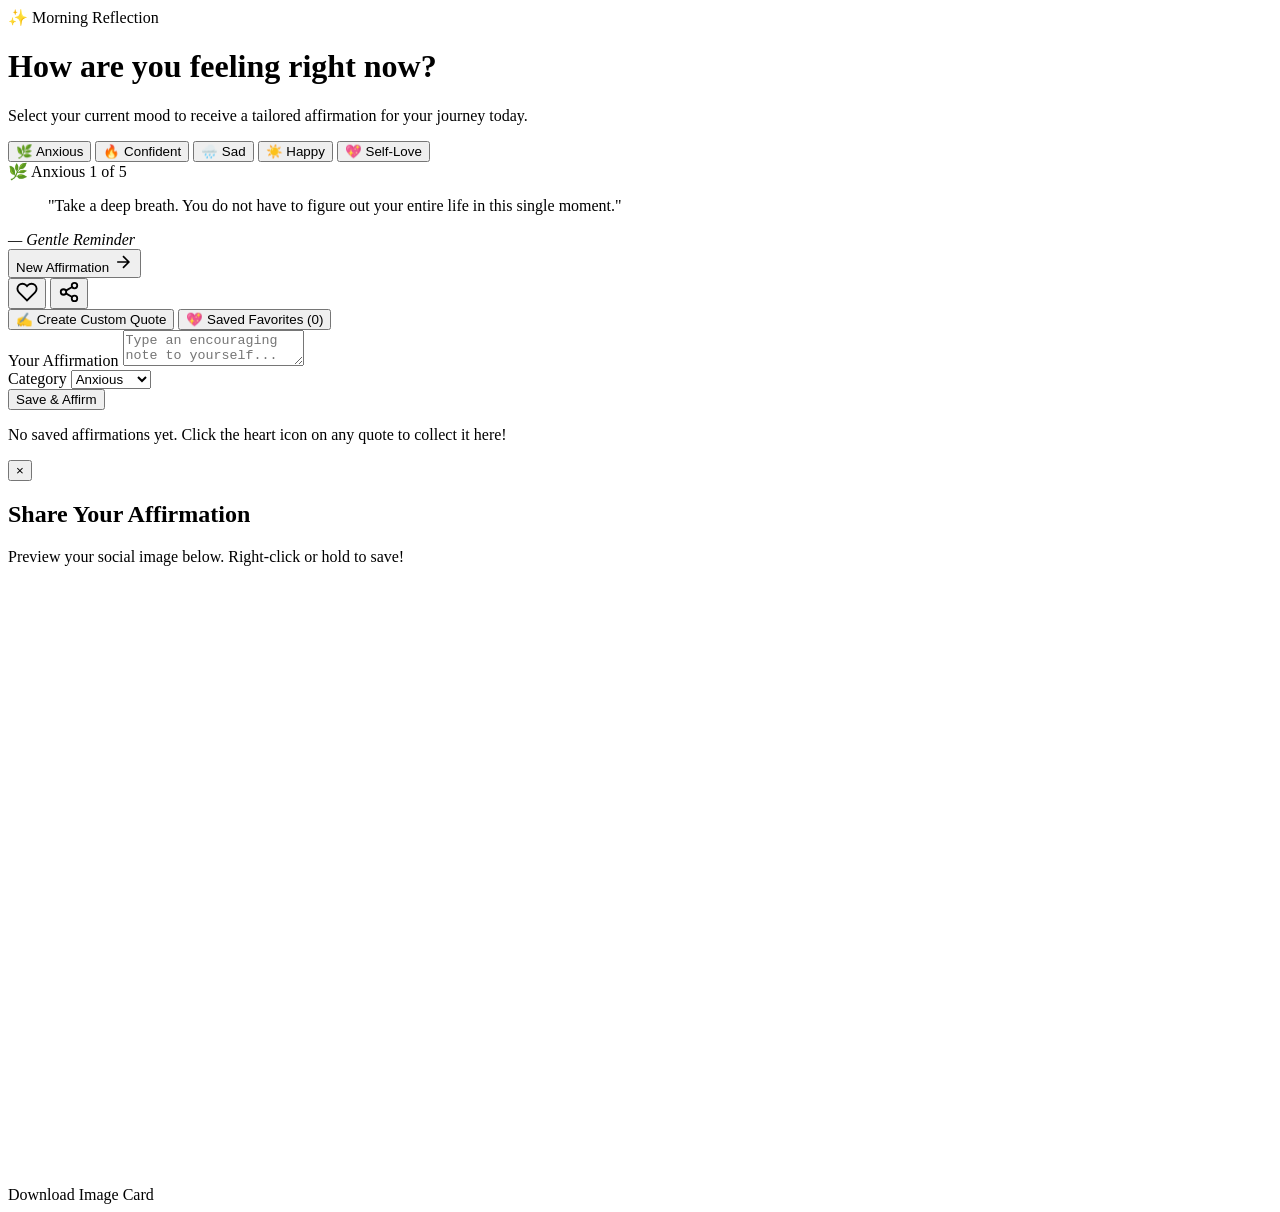
==== index.html @ 7bdd90dd "Rename daily_affirmations_app (2).html to index.html" ====
<!DOCTYPE html>
<html lang="en">
<head>
  <meta charset="UTF-8" />
  <meta name="viewport" content="width=device-width, initial-scale=1.0" />
  <title>SereneMind - Daily Mood Affirmations</title>
  <link rel="stylesheet" href="style.css" />
  <link rel="preconnect" href="https://fonts.googleapis.com">
  <link rel="preconnect" href="https://fonts.gstatic.com" crossorigin>
  <link href="https://fonts.googleapis.com/css2?family=Plus+Jakarta+Sans:wght@300;400;500;600;700&display=swap" rel="stylesheet">
</head>
<body>

  <!-- Background Dynamic Overlay -->
  <div id="bg-overlay" class="bg-overlay"></div>

  <!-- Main Container -->
  <div class="app-container">
    
    <header class="app-header">
      <div class="time-badge" id="time-badge">✨ Morning Reflection</div>
      <h1 class="greeting-title" id="greeting-title">How are you feeling right now?</h1>
      <p class="greeting-subtitle">Select your current mood to receive a tailored affirmation for your journey today.</p>
    </header>

    <section class="mood-selector" aria-label="Mood Selector">
      <button class="mood-btn active" data-mood="anxious">
        <span class="mood-icon">🌿</span>
        <span class="mood-label">Anxious</span>
      </button>
      <button class="mood-btn" data-mood="confident">
        <span class="mood-icon">🔥</span>
        <span class="mood-label">Confident</span>
      </button>
      <button class="mood-btn" data-mood="sad">
        <span class="mood-icon">🌧️</span>
        <span class="mood-label">Sad</span>
      </button>
      <button class="mood-btn" data-mood="happy">
        <span class="mood-icon">☀️</span>
        <span class="mood-label">Happy</span>
      </button>
      <button class="mood-btn" data-mood="self-love">
        <span class="mood-icon">💖</span>
        <span class="mood-label">Self-Love</span>
      </button>
    </section>

    <main class="affirmation-card" id="affirmation-card">
      <div class="card-glass-bg"></div>
      
      <div class="card-header">
        <span class="mood-tag" id="current-mood-tag">🌿 Anxious</span>
        <span class="cycle-counter" id="cycle-counter">1 of 5</span>
      </div>

      <div class="quote-wrapper">
        <blockquote id="quote-text">"Take a deep breath. You do not have to figure out your entire life in this single moment."</blockquote>
        <cite id="quote-author">— Gentle Reminder</cite>
      </div>

      <div class="card-actions">
        <button id="next-btn" class="action-btn primary" title="Get Next Affirmation">
          <span>New Affirmation</span>
          <svg width="20" height="20" viewBox="0 0 24 24" fill="none" stroke="currentColor" stroke-width="2"><path d="M5 12h14M12 5l7 7-7 7"/></svg>
        </button>

        <div class="icon-group">
          <button id="favorite-btn" class="action-btn icon-only" title="Save to Favorites">
            <svg id="heart-icon" width="22" height="22" viewBox="0 0 24 24" fill="none" stroke="currentColor" stroke-width="2"><path d="M20.84 4.61a5.5 5.5 0 0 0-7.78 0L12 5.67l-1.06-1.06a5.5 5.5 0 0 0-7.78 7.78l1.06 1.06L12 21.23l7.78-7.78 1.06-1.06a5.5 5.5 0 0 0 0-7.78z"/></svg>
          </button>

          <button id="share-btn" class="action-btn icon-only" title="Generate Shareable Card">
            <svg width="22" height="22" viewBox="0 0 24 24" fill="none" stroke="currentColor" stroke-width="2"><circle cx="18" cy="5" r="3"/><circle cx="6" cy="12" r="3"/><circle cx="18" cy="19" r="3"/><line x1="8.59" y1="13.51" x2="15.42" y2="17.49"/><line x1="15.41" y1="6.51" x2="8.59" y2="10.49"/></svg>
          </button>
        </div>
      </div>
    </main>

    <section class="tools-section">
      <div class="tabs">
        <button class="tab-btn active" data-tab="create-tab">✍️ Create Custom Quote</button>
        <button class="tab-btn" data-tab="favorites-tab">💖 Saved Favorites (<span id="fav-count">0</span>)</button>
      </div>

      <!-- Tab Content: Custom Creator -->
      <div id="create-tab" class="tab-content active">
        <form id="custom-quote-form" class="custom-form">
          <div class="form-group">
            <label for="custom-text">Your Affirmation</label>
            <textarea id="custom-text" placeholder="Type an encouraging note to yourself..." required></textarea>
          </div>
          <div class="form-row">
            <div class="form-group">
              <label for="custom-mood">Category</label>
              <select id="custom-mood">
                <option value="anxious">Anxious</option>
                <option value="confident">Confident</option>
                <option value="sad">Sad</option>
                <option value="happy">Happy</option>
                <option value="self-love">Self-Love</option>
              </select>
            </div>
            <button type="submit" class="action-btn secondary">Save & Affirm</button>
          </div>
        </form>
      </div>

      <!-- Tab Content: Favorites -->
      <div id="favorites-tab" class="tab-content">
        <div id="favorites-list" class="favorites-list">
          <p class="empty-state">No saved affirmations yet. Click the heart icon on any quote to collect it here!</p>
        </div>
      </div>
    </section>

  </div>

  <div id="share-modal" class="modal">
    <div class="modal-content">
      <button id="close-modal" class="close-btn">&times;</button>
      <h2>Share Your Affirmation</h2>
      <p class="modal-sub">Preview your social image below. Right-click or hold to save!</p>
      <div class="canvas-wrapper">
        <canvas id="share-canvas" width="600" height="600"></canvas>
      </div>
      <a id="download-card-btn" class="action-btn primary full-width" download="affirmation.png">Download Image Card</a>
    </div>
  </div>

  <script src="script.js"></script>
</body>
</html>
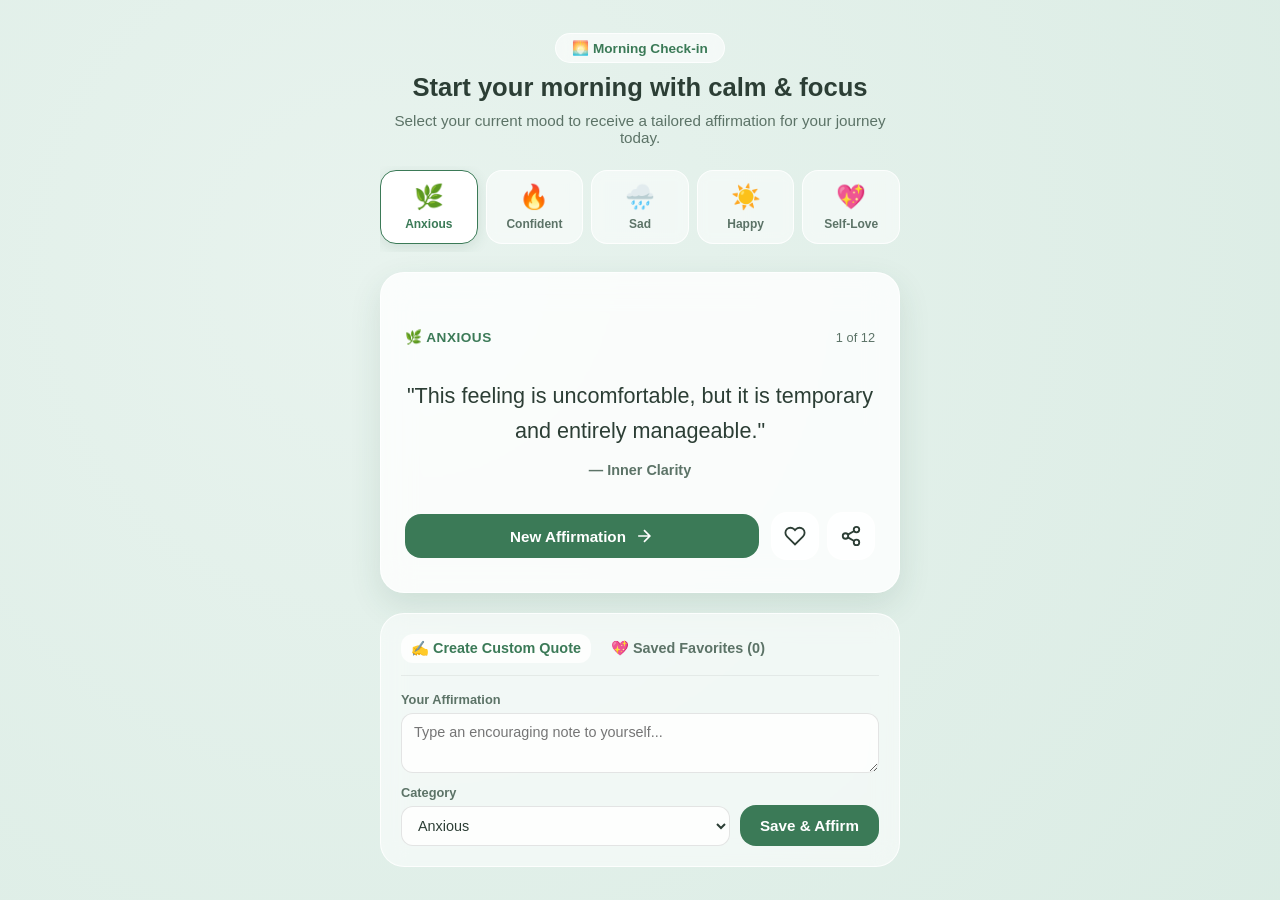
==== commit 75c96f86: "Update background overlay comment and add image layer" ====
--- a/index.html
+++ b/index.html
@@ -11,7 +11,8 @@
 </head>
 <body>
 
-  <!-- Background Dynamic Overlay -->
+  <!-- Background Dynamic Image and Overlay Layer -->
+  <div id="bg-image-layer" class="bg-image-layer"></div>
   <div id="bg-overlay" class="bg-overlay"></div>
 
   <!-- Main Container -->
--- a/style.css
+++ b/style.css
@@ -0,0 +1,479 @@
+/* STREAMING_CHUNK:CSS Variables & Theme Definitions... */
+:root {
+  --font-family: 'Plus Jakarta Sans', -apple-system, BlinkMacSystemFont, sans-serif;
+  
+  /* Palette Defaults (Anxious / Calming Sage) */
+  --bg-gradient-start: #e8f3ee;
+  --bg-gradient-end: #d1e7dd;
+  --primary-accent: #3b7a57;
+  --primary-accent-hover: #2d5e43;
+  --card-bg: rgba(255, 255, 255, 0.75);
+  --text-main: #2c3e35;
+  --text-muted: #5c7367;
+  --shadow-color: rgba(45, 94, 67, 0.12);
+  --border-glass: rgba(255, 255, 255, 0.8);
+
+  --radius-lg: 24px;
+  --radius-md: 16px;
+  --radius-sm: 12px;
+  --transition: all 0.3s cubic-bezier(0.25, 0.8, 0.25, 1);
+}
+
+/* STREAMING_CHUNK:Global Styles & Reset... */
+* {
+  box-sizing: border-box;
+  margin: 0;
+  padding: 0;
+}
+
+body {
+  font-family: var(--font-family);
+  min-height: 100vh;
+  color: var(--text-main);
+  background-color: var(--bg-gradient-start);
+  display: flex;
+  justify-content: center;
+  align-items: center;
+  padding: 20px 16px;
+  position: relative;
+  overflow-x: hidden;
+}
+
+/* Animated Dynamic Background Layer */
+.bg-overlay {
+  position: fixed;
+  top: 0;
+  left: 0;
+  width: 100vw;
+  height: 100vh;
+  background: radial-gradient(circle at 20% 20%, var(--bg-gradient-start), var(--bg-gradient-end));
+  background-size: 150% 150%;
+  z-index: -1;
+  transition: background 0.8s ease-in-out;
+}
+
+/* STREAMING_CHUNK:Layout Container & Header... */
+.app-container {
+  width: 100%;
+  max-width: 520px;
+  display: flex;
+  flex-direction: column;
+  gap: 20px;
+}
+
+.app-header {
+  text-align: center;
+  display: flex;
+  flex-direction: column;
+  align-items: center;
+  gap: 8px;
+}
+
+.time-badge {
+  display: inline-block;
+  padding: 6px 16px;
+  background: rgba(255, 255, 255, 0.6);
+  backdrop-filter: blur(8px);
+  border: 1px solid var(--border-glass);
+  border-radius: 20px;
+  font-size: 0.85rem;
+  font-weight: 600;
+  color: var(--primary-accent);
+}
+
+.greeting-title {
+  font-size: 1.6rem;
+  font-weight: 700;
+  color: var(--text-main);
+  line-height: 1.3;
+}
+
+.greeting-subtitle {
+  font-size: 0.95rem;
+  color: var(--text-muted);
+}
+
+/* STREAMING_CHUNK:Mood Selector Bar... */
+.mood-selector {
+  display: flex;
+  justify-content: space-between;
+  gap: 8px;
+  overflow-x: auto;
+  padding: 4px 0 8px 0;
+  scrollbar-width: none; /* Firefox */
+}
+
+.mood-selector::-webkit-scrollbar {
+  display: none; /* Chrome/Safari */
+}
+
+.mood-btn {
+  flex: 1;
+  min-width: 72px;
+  display: flex;
+  flex-direction: column;
+  align-items: center;
+  gap: 6px;
+  padding: 12px 8px;
+  background: rgba(255, 255, 255, 0.5);
+  backdrop-filter: blur(6px);
+  border: 1px solid var(--border-glass);
+  border-radius: var(--radius-md);
+  cursor: pointer;
+  transition: var(--transition);
+}
+
+.mood-btn .mood-icon {
+  font-size: 1.5rem;
+}
+
+.mood-btn .mood-label {
+  font-size: 0.75rem;
+  font-weight: 600;
+  color: var(--text-muted);
+}
+
+.mood-btn:hover {
+  transform: translateY(-2px);
+  background: rgba(255, 255, 255, 0.8);
+}
+
+.mood-btn.active {
+  background: #ffffff;
+  border-color: var(--primary-accent);
+  box-shadow: 0 4px 14px var(--shadow-color);
+}
+
+.mood-btn.active .mood-label {
+  color: var(--primary-accent);
+}
+
+/* STREAMING_CHUNK:Affirmation Card Styling... */
+.affirmation-card {
+  position: relative;
+  background: var(--card-bg);
+  backdrop-filter: blur(16px);
+  border: 1px solid var(--border-glass);
+  border-radius: var(--radius-lg);
+  padding: 32px 24px;
+  box-shadow: 0 12px 32px var(--shadow-color);
+  display: flex;
+  flex-direction: column;
+  gap: 24px;
+  min-height: 280px;
+  justify-content: space-between;
+  transition: var(--transition);
+}
+
+.card-header {
+  display: flex;
+  justify-content: space-between;
+  align-items: center;
+}
+
+.mood-tag {
+  font-size: 0.85rem;
+  font-weight: 700;
+  text-transform: uppercase;
+  letter-spacing: 0.5px;
+  color: var(--primary-accent);
+}
+
+.cycle-counter {
+  font-size: 0.8rem;
+  color: var(--text-muted);
+  font-weight: 500;
+}
+
+.quote-wrapper {
+  text-align: center;
+  padding: 10px 0;
+}
+
+#quote-text {
+  font-size: 1.35rem;
+  font-weight: 500;
+  line-height: 1.6;
+  color: var(--text-main);
+  transition: opacity 0.3s ease;
+}
+
+#quote-author {
+  display: block;
+  margin-top: 14px;
+  font-size: 0.9rem;
+  font-style: normal;
+  color: var(--text-muted);
+  font-weight: 600;
+}
+
+/* Action Buttons inside Card */
+.card-actions {
+  display: flex;
+  justify-content: space-between;
+  align-items: center;
+  gap: 12px;
+}
+
+.icon-group {
+  display: flex;
+  gap: 8px;
+}
+
+.action-btn {
+  display: inline-flex;
+  align-items: center;
+  justify-content: center;
+  gap: 8px;
+  border: none;
+  border-radius: var(--radius-md);
+  padding: 12px 20px;
+  font-family: var(--font-family);
+  font-size: 0.95rem;
+  font-weight: 600;
+  cursor: pointer;
+  transition: var(--transition);
+}
+
+.action-btn.primary {
+  background: var(--primary-accent);
+  color: #ffffff;
+  flex: 1;
+}
+
+.action-btn.primary:hover {
+  background: var(--primary-accent-hover);
+  transform: translateY(-1px);
+}
+
+.action-btn.secondary {
+  background: var(--primary-accent);
+  color: #ffffff;
+}
+
+.action-btn.icon-only {
+  padding: 12px;
+  background: rgba(255, 255, 255, 0.8);
+  color: var(--text-main);
+  border: 1px solid var(--border-glass);
+}
+
+.action-btn.icon-only:hover {
+  background: #ffffff;
+  color: var(--primary-accent);
+}
+
+.action-btn.icon-only.favorited #heart-icon {
+  fill: #e74c3c;
+  stroke: #e74c3c;
+}
+
+/* STREAMING_CHUNK:Tools Section & Custom Tabs... */
+.tools-section {
+  background: rgba(255, 255, 255, 0.55);
+  backdrop-filter: blur(12px);
+  border: 1px solid var(--border-glass);
+  border-radius: var(--radius-lg);
+  padding: 20px;
+}
+
+.tabs {
+  display: flex;
+  gap: 10px;
+  border-bottom: 1px solid rgba(0, 0, 0, 0.06);
+  padding-bottom: 12px;
+  margin-bottom: 16px;
+}
+
+.tab-btn {
+  background: none;
+  border: none;
+  font-family: var(--font-family);
+  font-size: 0.9rem;
+  font-weight: 600;
+  color: var(--text-muted);
+  cursor: pointer;
+  padding: 6px 10px;
+  border-radius: var(--radius-sm);
+  transition: var(--transition);
+}
+
+.tab-btn.active {
+  color: var(--primary-accent);
+  background: rgba(255, 255, 255, 0.8);
+}
+
+.tab-content {
+  display: none;
+}
+
+.tab-content.active {
+  display: block;
+}
+
+/* Custom Form Styles */
+.custom-form {
+  display: flex;
+  flex-direction: column;
+  gap: 12px;
+}
+
+.form-group {
+  display: flex;
+  flex-direction: column;
+  gap: 6px;
+  flex: 1;
+}
+
+.form-group label {
+  font-size: 0.8rem;
+  font-weight: 600;
+  color: var(--text-muted);
+}
+
+textarea, select {
+  width: 100%;
+  font-family: var(--font-family);
+  padding: 10px 12px;
+  border-radius: var(--radius-sm);
+  border: 1px solid rgba(0, 0, 0, 0.1);
+  background: rgba(255, 255, 255, 0.8);
+  font-size: 0.9rem;
+  color: var(--text-main);
+  outline: none;
+}
+
+textarea {
+  resize: vertical;
+  min-height: 60px;
+}
+
+textarea:focus, select:focus {
+  border-color: var(--primary-accent);
+}
+
+.form-row {
+  display: flex;
+  gap: 10px;
+  align-items: flex-end;
+}
+
+/* Favorites List Styles */
+.favorites-list {
+  display: flex;
+  flex-direction: column;
+  gap: 10px;
+  max-height: 220px;
+  overflow-y: auto;
+}
+
+.empty-state {
+  font-size: 0.85rem;
+  color: var(--text-muted);
+  text-align: center;
+  padding: 20px 10px;
+}
+
+.fav-item {
+  background: #ffffff;
+  padding: 12px 14px;
+  border-radius: var(--radius-sm);
+  border: 1px solid rgba(0,0,0,0.05);
+  display: flex;
+  justify-content: space-between;
+  align-items: center;
+  gap: 10px;
+}
+
+.fav-item-text {
+  font-size: 0.88rem;
+  color: var(--text-main);
+  line-height: 1.4;
+}
+
+.delete-fav {
+  background: none;
+  border: none;
+  color: #e74c3c;
+  cursor: pointer;
+  font-size: 1.1rem;
+}
+
+/* STREAMING_CHUNK:Modal Window Styling... */
+.modal {
+  display: none;
+  position: fixed;
+  top: 0;
+  left: 0;
+  width: 100vw;
+  height: 100vh;
+  background: rgba(0, 0, 0, 0.4);
+  backdrop-filter: blur(4px);
+  z-index: 100;
+  justify-content: center;
+  align-items: center;
+  padding: 16px;
+}
+
+.modal.active {
+  display: flex;
+}
+
+.modal-content {
+  background: #ffffff;
+  padding: 24px;
+  border-radius: var(--radius-lg);
+  max-width: 420px;
+  width: 100%;
+  position: relative;
+  text-align: center;
+  display: flex;
+  flex-direction: column;
+  gap: 14px;
+}
+
+.close-btn {
+  position: absolute;
+  top: 14px;
+  right: 18px;
+  background: none;
+  border: none;
+  font-size: 1.6rem;
+  cursor: pointer;
+  color: var(--text-muted);
+}
+
+.canvas-wrapper {
+  width: 100%;
+  border-radius: var(--radius-md);
+  overflow: hidden;
+  box-shadow: 0 4px 12px rgba(0,0,0,0.1);
+}
+
+#share-canvas {
+  width: 100%;
+  height: auto;
+  display: block;
+}
+
+.full-width {
+  width: 100%;
+  text-decoration: none;
+}
+
+/* STREAMING_CHUNK:Mobile Responsive Adjustments... */
+@media (max-width: 480px) {
+  .greeting-title {
+    font-size: 1.35rem;
+  }
+  .affirmation-card {
+    padding: 24px 18px;
+  }
+  #quote-text {
+    font-size: 1.15rem;
+  }
+  .form-row {
+    flex-direction: column;
+    align-items: stretch;
+  }
+}
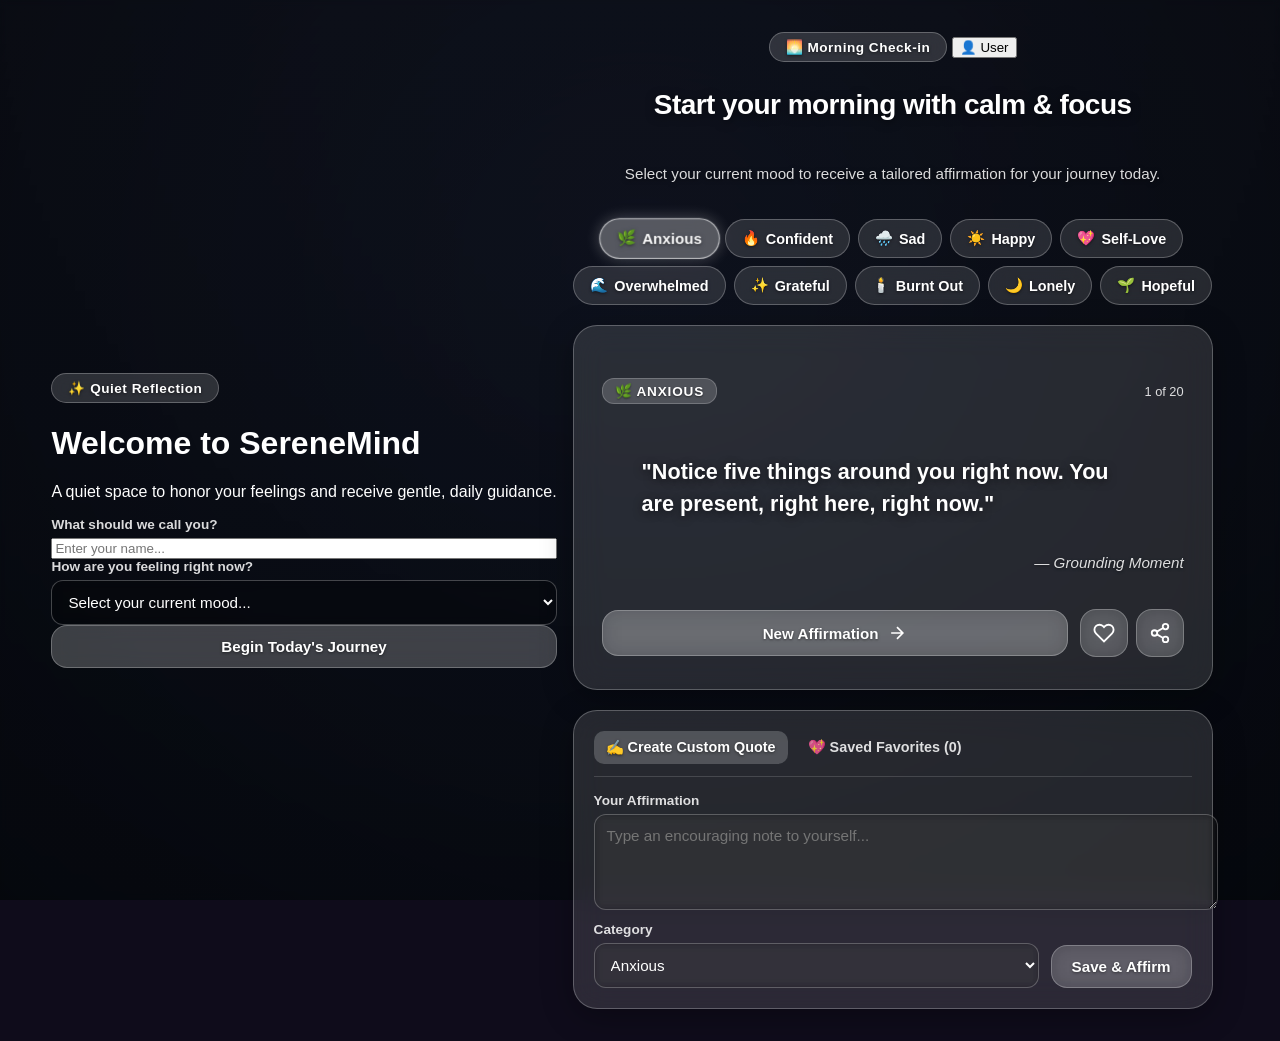
==== commit 807444cd: "Implement onboarding screen with user input form Added onboarding welcome screen with user input for" ====
--- a/index.html
+++ b/index.html
@@ -15,11 +15,49 @@
   <div id="bg-image-layer" class="bg-image-layer"></div>
   <div id="bg-overlay" class="bg-overlay"></div>
 
-  <!-- Main Container -->
-  <div class="app-container">
+  <!-- Onboarding / Welcome Screen -->
+  <div id="welcome-screen" class="welcome-screen">
+    <div class="welcome-card">
+      <div class="time-badge" id="welcome-time-badge">✨ Quiet Reflection</div>
+      <h1 class="welcome-title">Welcome to SereneMind</h1>
+      <p class="welcome-subtitle">A quiet space to honor your feelings and receive gentle, daily guidance.</p>
+      
+      <form id="welcome-form" class="welcome-form">
+        <div class="form-group text-left">
+          <label for="user-name-input">What should we call you?</label>
+          <input type="text" id="user-name-input" placeholder="Enter your name..." required />
+        </div>
+
+        <div class="form-group text-left">
+          <label for="welcome-mood-select">How are you feeling right now?</label>
+          <select id="welcome-mood-select" required>
+            <option value="" disabled selected>Select your current mood...</option>
+            <option value="anxious">🌿 Anxious</option>
+            <option value="confident">🔥 Confident</option>
+            <option value="sad">🌧️ Sad</option>
+            <option value="happy">☀️ Happy</option>
+            <option value="self-love">💖 Self-Love</option>
+            <option value="overwhelmed">🌊 Overwhelmed</option>
+            <option value="grateful">✨ Grateful</option>
+            <option value="burnt-out">🕯️ Burnt Out</option>
+            <option value="lonely">🌙 Lonely</option>
+            <option value="hopeful">🌱 Hopeful</option>
+          </select>
+        </div>
+
+        <button type="submit" class="action-btn primary full-width">Begin Today's Journey</button>
+      </form>
+    </div>
+  </div>
+
+  <!-- Main Container (Hidden until onboarded) -->
+  <div class="app-container hidden" id="app-container">
     
     <header class="app-header">
-      <div class="time-badge" id="time-badge">✨ Morning Reflection</div>
+      <div class="header-top-row">
+        <div class="time-badge" id="time-badge">✨ Morning Reflection</div>
+        <button id="change-user-btn" class="change-user-btn" title="Change Name or Profile">👤 <span id="user-display-name">User</span></button>
+      </div>
       <h1 class="greeting-title" id="greeting-title">How are you feeling right now?</h1>
       <p class="greeting-subtitle">Select your current mood to receive a tailored affirmation for your journey today.</p>
     </header>
@@ -44,6 +82,26 @@
       <button class="mood-btn" data-mood="self-love">
         <span class="mood-icon">💖</span>
         <span class="mood-label">Self-Love</span>
+      </button>
+      <button class="mood-btn" data-mood="overwhelmed">
+        <span class="mood-icon">🌊</span>
+        <span class="mood-label">Overwhelmed</span>
+      </button>
+      <button class="mood-btn" data-mood="grateful">
+        <span class="mood-icon">✨</span>
+        <span class="mood-label">Grateful</span>
+      </button>
+      <button class="mood-btn" data-mood="burnt-out">
+        <span class="mood-icon">🕯️</span>
+        <span class="mood-label">Burnt Out</span>
+      </button>
+      <button class="mood-btn" data-mood="lonely">
+        <span class="mood-icon">🌙</span>
+        <span class="mood-label">Lonely</span>
+      </button>
+      <button class="mood-btn" data-mood="hopeful">
+        <span class="mood-icon">🌱</span>
+        <span class="mood-label">Hopeful</span>
       </button>
     </section>
 
@@ -100,6 +158,11 @@
                 <option value="sad">Sad</option>
                 <option value="happy">Happy</option>
                 <option value="self-love">Self-Love</option>
+                <option value="overwhelmed">Overwhelmed</option>
+                <option value="grateful">Grateful</option>
+                <option value="burnt-out">Burnt Out</option>
+                <option value="lonely">Lonely</option>
+                <option value="hopeful">Hopeful</option>
               </select>
             </div>
             <button type="submit" class="action-btn secondary">Save & Affirm</button>
--- a/style.css
+++ b/style.css
@@ -1,479 +1,533 @@
-/* STREAMING_CHUNK:CSS Variables & Theme Definitions... */
+/* ==========================================================================
+THEME VARIABLES & BASE STYLES
+========================================================================== */
 :root {
-  --font-family: 'Plus Jakarta Sans', -apple-system, BlinkMacSystemFont, sans-serif;
-  
-  /* Palette Defaults (Anxious / Calming Sage) */
-  --bg-gradient-start: #e8f3ee;
-  --bg-gradient-end: #d1e7dd;
-  --primary-accent: #3b7a57;
-  --primary-accent-hover: #2d5e43;
-  --card-bg: rgba(255, 255, 255, 0.75);
-  --text-main: #2c3e35;
-  --text-muted: #5c7367;
-  --shadow-color: rgba(45, 94, 67, 0.12);
-  --border-glass: rgba(255, 255, 255, 0.8);
-
-  --radius-lg: 24px;
-  --radius-md: 16px;
-  --radius-sm: 12px;
-  --transition: all 0.3s cubic-bezier(0.25, 0.8, 0.25, 1);
-}
-
-/* STREAMING_CHUNK:Global Styles & Reset... */
-* {
-  box-sizing: border-box;
-  margin: 0;
-  padding: 0;
+--bg-gradient-start: rgba(30, 20, 50, 0.4);
+--bg-gradient-end: rgba(10, 10, 25, 0.6);
+--primary-accent: #ff9e7d;
+--primary-accent-hover: #ff855e;
+--card-bg: rgba(255, 255, 255, 0.12);
+--glass-border: rgba(255, 255, 255, 0.25);
+--glass-shadow: 0 8px 32px 0 rgba(0, 0, 0, 0.3);
+--text-main: #ffffff;
+--text-muted: rgba(255, 255, 255, 0.85);
+}
+
+{
+box-sizing: border-box;
+margin: 0;
+padding: 0;
 }
 
 body {
-  font-family: var(--font-family);
-  min-height: 100vh;
-  color: var(--text-main);
-  background-color: var(--bg-gradient-start);
-  display: flex;
-  justify-content: center;
-  align-items: center;
-  padding: 20px 16px;
-  position: relative;
-  overflow-x: hidden;
-}
-
-/* Animated Dynamic Background Layer */
+font-family: 'Plus Jakarta Sans', -apple-system, BlinkMacSystemFont, "Segoe UI", Roboto, sans-serif;
+color: var(--text-main);
+min-height: 100vh;
+display: flex;
+justify-content: center;
+align-items: center;
+overflow-x: hidden;
+position: relative;
+background-color: #0f0c1b;
+}
+
+/* Background Layers for Sunset/Sunrise Photography */
+.bg-image-layer {
+position: fixed;
+top: 0;
+left: 0;
+width: 100vw;
+height: 100vh;
+background-position: center;
+background-size: cover;
+background-repeat: no-repeat;
+z-index: -3;
+transition: background-image 1.2s ease-in-out;
+filter: brightness(0.9) saturate(1.1);
+transform: scale(1.02);
+}
+
 .bg-overlay {
-  position: fixed;
-  top: 0;
-  left: 0;
-  width: 100vw;
-  height: 100vh;
-  background: radial-gradient(circle at 20% 20%, var(--bg-gradient-start), var(--bg-gradient-end));
-  background-size: 150% 150%;
-  z-index: -1;
-  transition: background 0.8s ease-in-out;
-}
-
-/* STREAMING_CHUNK:Layout Container & Header... */
+position: fixed;
+top: 0;
+left: 0;
+width: 100vw;
+height: 100vh;
+background: radial-gradient(circle at 50% 30%, rgba(0, 0, 0, 0.1) 0%, rgba(0, 0, 0, 0.55) 100%),
+linear-gradient(180deg, var(--bg-gradient-start) 0%, var(--bg-gradient-end) 100%);
+z-index: -2;
+transition: background 1.2s ease-in-out;
+backdrop-filter: blur(3px);
+-webkit-backdrop-filter: blur(3px);
+}
+
+/* Main Container Layout */
 .app-container {
-  width: 100%;
-  max-width: 520px;
-  display: flex;
-  flex-direction: column;
-  gap: 20px;
-}
-
+width: 100%;
+max-width: 640px;
+padding: 24px 16px;
+display: flex;
+flex-direction: column;
+gap: 20px;
+z-index: 1;
+}
+
+/* Header Section */
 .app-header {
-  text-align: center;
-  display: flex;
-  flex-direction: column;
-  align-items: center;
-  gap: 8px;
+text-align: center;
+display: flex;
+flex-direction: column;
+align-items: center;
+gap: 8px;
 }
 
 .time-badge {
-  display: inline-block;
-  padding: 6px 16px;
-  background: rgba(255, 255, 255, 0.6);
-  backdrop-filter: blur(8px);
-  border: 1px solid var(--border-glass);
-  border-radius: 20px;
-  font-size: 0.85rem;
-  font-weight: 600;
-  color: var(--primary-accent);
+display: inline-flex;
+align-items: center;
+padding: 6px 16px;
+background: rgba(255, 255, 255, 0.15);
+border: 1px solid var(--glass-border);
+border-radius: 20px;
+font-size: 0.85rem;
+font-weight: 600;
+letter-spacing: 0.5px;
+backdrop-filter: blur(10px);
+-webkit-backdrop-filter: blur(10px);
+text-shadow: 0 1px 3px rgba(0, 0, 0, 0.5);
+color: #ffffff;
 }
 
 .greeting-title {
-  font-size: 1.6rem;
-  font-weight: 700;
-  color: var(--text-main);
-  line-height: 1.3;
+font-size: 1.75rem;
+font-weight: 700;
+text-shadow: 0 2px 10px rgba(0, 0, 0, 0.6);
+letter-spacing: -0.02em;
+color: #ffffff;
 }
 
 .greeting-subtitle {
-  font-size: 0.95rem;
-  color: var(--text-muted);
-}
-
-/* STREAMING_CHUNK:Mood Selector Bar... */
+font-size: 0.95rem;
+color: var(--text-muted);
+max-width: 85%;
+line-height: 1.4;
+text-shadow: 0 1px 4px rgba(0, 0, 0, 0.6);
+}
+
+/* Mood Selector Row */
 .mood-selector {
-  display: flex;
-  justify-content: space-between;
-  gap: 8px;
-  overflow-x: auto;
-  padding: 4px 0 8px 0;
-  scrollbar-width: none; /* Firefox */
-}
-
-.mood-selector::-webkit-scrollbar {
-  display: none; /* Chrome/Safari */
+display: flex;
+justify-content: center;
+gap: 8px;
+flex-wrap: wrap;
 }
 
 .mood-btn {
-  flex: 1;
-  min-width: 72px;
-  display: flex;
-  flex-direction: column;
-  align-items: center;
-  gap: 6px;
-  padding: 12px 8px;
-  background: rgba(255, 255, 255, 0.5);
-  backdrop-filter: blur(6px);
-  border: 1px solid var(--border-glass);
-  border-radius: var(--radius-md);
-  cursor: pointer;
-  transition: var(--transition);
-}
-
-.mood-btn .mood-icon {
-  font-size: 1.5rem;
-}
-
-.mood-btn .mood-label {
-  font-size: 0.75rem;
-  font-weight: 600;
-  color: var(--text-muted);
+display: flex;
+align-items: center;
+gap: 6px;
+padding: 10px 16px;
+background: rgba(255, 255, 255, 0.12);
+border: 1px solid var(--glass-border);
+border-radius: 30px;
+color: #ffffff;
+font-weight: 600;
+font-size: 0.9rem;
+cursor: pointer;
+backdrop-filter: blur(12px);
+-webkit-backdrop-filter: blur(12px);
+transition: all 0.25s cubic-bezier(0.4, 0, 0.2, 1);
+text-shadow: 0 1px 3px rgba(0, 0, 0, 0.5);
 }
 
 .mood-btn:hover {
-  transform: translateY(-2px);
-  background: rgba(255, 255, 255, 0.8);
+background: rgba(255, 255, 255, 0.25);
+transform: translateY(-2px);
+box-shadow: 0 4px 15px rgba(0, 0, 0, 0.2);
 }
 
 .mood-btn.active {
-  background: #ffffff;
-  border-color: var(--primary-accent);
-  box-shadow: 0 4px 14px var(--shadow-color);
-}
-
-.mood-btn.active .mood-label {
-  color: var(--primary-accent);
-}
-
-/* STREAMING_CHUNK:Affirmation Card Styling... */
+background: rgba(255, 255, 255, 0.3);
+border-color: rgba(255, 255, 255, 0.7);
+box-shadow: 0 0 15px rgba(255, 255, 255, 0.25);
+transform: scale(1.05);
+}
+
+/* Affirmation Main Glass Card */
 .affirmation-card {
-  position: relative;
-  background: var(--card-bg);
-  backdrop-filter: blur(16px);
-  border: 1px solid var(--border-glass);
-  border-radius: var(--radius-lg);
-  padding: 32px 24px;
-  box-shadow: 0 12px 32px var(--shadow-color);
-  display: flex;
-  flex-direction: column;
-  gap: 24px;
-  min-height: 280px;
-  justify-content: space-between;
-  transition: var(--transition);
+position: relative;
+border-radius: 24px;
+padding: 32px 28px;
+background: var(--card-bg);
+border: 1px solid var(--glass-border);
+box-shadow: var(--glass-shadow);
+backdrop-filter: blur(16px);
+-webkit-backdrop-filter: blur(16px);
+display: flex;
+flex-direction: column;
+gap: 20px;
+overflow: hidden;
 }
 
 .card-header {
-  display: flex;
-  justify-content: space-between;
-  align-items: center;
+display: flex;
+justify-content: space-between;
+align-items: center;
 }
 
 .mood-tag {
-  font-size: 0.85rem;
-  font-weight: 700;
-  text-transform: uppercase;
-  letter-spacing: 0.5px;
-  color: var(--primary-accent);
+font-size: 0.85rem;
+font-weight: 700;
+text-transform: uppercase;
+letter-spacing: 0.8px;
+background: rgba(255, 255, 255, 0.18);
+padding: 4px 12px;
+border-radius: 12px;
+border: 1px solid rgba(255, 255, 255, 0.2);
+text-shadow: 0 1px 2px rgba(0, 0, 0, 0.5);
 }
 
 .cycle-counter {
-  font-size: 0.8rem;
-  color: var(--text-muted);
-  font-weight: 500;
+font-size: 0.8rem;
+font-weight: 500;
+color: var(--text-muted);
 }
 
 .quote-wrapper {
-  text-align: center;
-  padding: 10px 0;
+display: flex;
+flex-direction: column;
+gap: 12px;
+padding: 10px 0;
 }
 
 #quote-text {
-  font-size: 1.35rem;
-  font-weight: 500;
-  line-height: 1.6;
-  color: var(--text-main);
-  transition: opacity 0.3s ease;
+font-size: 1.35rem;
+line-height: 1.5;
+font-weight: 600;
+transition: opacity 0.2s ease-in-out;
+text-shadow: 0 2px 8px rgba(0, 0, 0, 0.5);
 }
 
 #quote-author {
-  display: block;
-  margin-top: 14px;
-  font-size: 0.9rem;
-  font-style: normal;
-  color: var(--text-muted);
-  font-weight: 600;
-}
-
-/* Action Buttons inside Card */
+font-style: italic;
+font-size: 0.95rem;
+color: var(--text-muted);
+text-align: right;
+text-shadow: 0 1px 3px rgba(0, 0, 0, 0.5);
+}
+
+/* Card Action Buttons */
 .card-actions {
-  display: flex;
-  justify-content: space-between;
-  align-items: center;
-  gap: 12px;
+display: flex;
+justify-content: space-between;
+align-items: center;
+gap: 12px;
+padding-top: 8px;
+}
+
+.action-btn {
+display: inline-flex;
+align-items: center;
+justify-content: center;
+gap: 8px;
+padding: 12px 20px;
+border-radius: 16px;
+font-weight: 600;
+font-size: 0.95rem;
+cursor: pointer;
+border: 1px solid var(--glass-border);
+transition: all 0.2s ease;
+backdrop-filter: blur(10px);
+-webkit-backdrop-filter: blur(10px);
+color: #ffffff;
+text-shadow: 0 1px 3px rgba(0, 0, 0, 0.5);
+}
+
+.action-btn.primary {
+background: rgba(255, 255, 255, 0.22);
+flex: 1;
+}
+
+.action-btn.primary:hover {
+background: rgba(255, 255, 255, 0.35);
+transform: translateY(-1px);
+}
+
+.action-btn.secondary {
+background: rgba(255, 255, 255, 0.15);
+}
+
+.action-btn.secondary:hover {
+background: rgba(255, 255, 255, 0.28);
 }
 
 .icon-group {
-  display: flex;
-  gap: 8px;
-}
-
-.action-btn {
-  display: inline-flex;
-  align-items: center;
-  justify-content: center;
-  gap: 8px;
-  border: none;
-  border-radius: var(--radius-md);
-  padding: 12px 20px;
-  font-family: var(--font-family);
-  font-size: 0.95rem;
-  font-weight: 600;
-  cursor: pointer;
-  transition: var(--transition);
-}
-
-.action-btn.primary {
-  background: var(--primary-accent);
-  color: #ffffff;
-  flex: 1;
-}
-
-.action-btn.primary:hover {
-  background: var(--primary-accent-hover);
-  transform: translateY(-1px);
-}
-
-.action-btn.secondary {
-  background: var(--primary-accent);
-  color: #ffffff;
+display: flex;
+gap: 8px;
 }
 
 .action-btn.icon-only {
-  padding: 12px;
-  background: rgba(255, 255, 255, 0.8);
-  color: var(--text-main);
-  border: 1px solid var(--border-glass);
+padding: 12px;
+background: rgba(255, 255, 255, 0.15);
+border-radius: 16px;
 }
 
 .action-btn.icon-only:hover {
-  background: #ffffff;
-  color: var(--primary-accent);
-}
-
-.action-btn.icon-only.favorited #heart-icon {
-  fill: #e74c3c;
-  stroke: #e74c3c;
-}
-
-/* STREAMING_CHUNK:Tools Section & Custom Tabs... */
+background: rgba(255, 255, 255, 0.28);
+}
+
+.action-btn.icon-only.favorited {
+background: rgba(255, 80, 110, 0.4);
+border-color: rgba(255, 120, 140, 0.6);
+color: #ff3366;
+}
+
+.action-btn.icon-only.favorited svg {
+fill: #ff3366;
+stroke: #ff3366;
+}
+
+/* Tools Tabs Section */
 .tools-section {
-  background: rgba(255, 255, 255, 0.55);
-  backdrop-filter: blur(12px);
-  border: 1px solid var(--border-glass);
-  border-radius: var(--radius-lg);
-  padding: 20px;
+background: var(--card-bg);
+border-radius: 24px;
+padding: 20px;
+border: 1px solid var(--glass-border);
+backdrop-filter: blur(16px);
+-webkit-backdrop-filter: blur(16px);
+box-shadow: var(--glass-shadow);
 }
 
 .tabs {
-  display: flex;
-  gap: 10px;
-  border-bottom: 1px solid rgba(0, 0, 0, 0.06);
-  padding-bottom: 12px;
-  margin-bottom: 16px;
+display: flex;
+gap: 8px;
+margin-bottom: 16px;
+border-bottom: 1px solid rgba(255, 255, 255, 0.15);
+padding-bottom: 12px;
 }
 
 .tab-btn {
-  background: none;
-  border: none;
-  font-family: var(--font-family);
-  font-size: 0.9rem;
-  font-weight: 600;
-  color: var(--text-muted);
-  cursor: pointer;
-  padding: 6px 10px;
-  border-radius: var(--radius-sm);
-  transition: var(--transition);
+background: transparent;
+border: none;
+color: var(--text-muted);
+font-size: 0.9rem;
+font-weight: 600;
+padding: 8px 12px;
+cursor: pointer;
+border-radius: 10px;
+transition: all 0.2s ease;
 }
 
 .tab-btn.active {
-  color: var(--primary-accent);
-  background: rgba(255, 255, 255, 0.8);
+background: rgba(255, 255, 255, 0.2);
+color: #ffffff;
+text-shadow: 0 1px 3px rgba(0, 0, 0, 0.5);
 }
 
 .tab-content {
-  display: none;
+display: none;
 }
 
 .tab-content.active {
-  display: block;
-}
-
-/* Custom Form Styles */
+display: block;
+}
+
+/* Custom Quote Form */
 .custom-form {
-  display: flex;
-  flex-direction: column;
-  gap: 12px;
+display: flex;
+flex-direction: column;
+gap: 12px;
 }
 
 .form-group {
-  display: flex;
-  flex-direction: column;
-  gap: 6px;
-  flex: 1;
+display: flex;
+flex-direction: column;
+gap: 6px;
 }
 
 .form-group label {
-  font-size: 0.8rem;
-  font-weight: 600;
-  color: var(--text-muted);
+font-size: 0.85rem;
+font-weight: 600;
+color: var(--text-muted);
 }
 
 textarea, select {
-  width: 100%;
-  font-family: var(--font-family);
-  padding: 10px 12px;
-  border-radius: var(--radius-sm);
-  border: 1px solid rgba(0, 0, 0, 0.1);
-  background: rgba(255, 255, 255, 0.8);
-  font-size: 0.9rem;
-  color: var(--text-main);
-  outline: none;
+width: 100%;
+padding: 12px;
+background: rgba(0, 0, 0, 0.25);
+border: 1px solid var(--glass-border);
+border-radius: 12px;
+color: #ffffff;
+font-family: inherit;
+font-size: 0.95rem;
+backdrop-filter: blur(5px);
+-webkit-backdrop-filter: blur(5px);
+}
+
+textarea:focus, select:focus {
+outline: none;
+border-color: rgba(255, 255, 255, 0.6);
+background: rgba(0, 0, 0, 0.35);
 }
 
 textarea {
-  resize: vertical;
-  min-height: 60px;
-}
-
-textarea:focus, select:focus {
-  border-color: var(--primary-accent);
+min-height: 70px;
+resize: vertical;
+}
+
+select option {
+background-color: #1e162e;
+color: #ffffff;
 }
 
 .form-row {
-  display: flex;
-  gap: 10px;
-  align-items: flex-end;
-}
-
-/* Favorites List Styles */
+display: flex;
+gap: 12px;
+align-items: flex-end;
+}
+
+.form-row .form-group {
+flex: 1;
+}
+
+/* Favorites List */
 .favorites-list {
-  display: flex;
-  flex-direction: column;
-  gap: 10px;
-  max-height: 220px;
-  overflow-y: auto;
+display: flex;
+flex-direction: column;
+gap: 10px;
+max-height: 220px;
+overflow-y: auto;
+}
+
+.fav-item {
+display: flex;
+justify-content: space-between;
+align-items: center;
+padding: 10px 14px;
+background: rgba(0, 0, 0, 0.2);
+border: 1px solid rgba(255, 255, 255, 0.15);
+border-radius: 12px;
+font-size: 0.9rem;
+}
+
+.delete-fav {
+background: transparent;
+border: none;
+color: rgba(255, 255, 255, 0.7);
+font-size: 1.2rem;
+cursor: pointer;
+padding: 2px 6px;
+}
+
+.delete-fav:hover {
+color: #ff506e;
 }
 
 .empty-state {
-  font-size: 0.85rem;
-  color: var(--text-muted);
-  text-align: center;
-  padding: 20px 10px;
-}
-
-.fav-item {
-  background: #ffffff;
-  padding: 12px 14px;
-  border-radius: var(--radius-sm);
-  border: 1px solid rgba(0,0,0,0.05);
-  display: flex;
-  justify-content: space-between;
-  align-items: center;
-  gap: 10px;
-}
-
-.fav-item-text {
-  font-size: 0.88rem;
-  color: var(--text-main);
-  line-height: 1.4;
-}
-
-.delete-fav {
-  background: none;
-  border: none;
-  color: #e74c3c;
-  cursor: pointer;
-  font-size: 1.1rem;
-}
-
-/* STREAMING_CHUNK:Modal Window Styling... */
+font-size: 0.85rem;
+color: var(--text-muted);
+text-align: center;
+padding: 16px 0;
+}
+
+/* Share Modal */
 .modal {
-  display: none;
-  position: fixed;
-  top: 0;
-  left: 0;
-  width: 100vw;
-  height: 100vh;
-  background: rgba(0, 0, 0, 0.4);
-  backdrop-filter: blur(4px);
-  z-index: 100;
-  justify-content: center;
-  align-items: center;
-  padding: 16px;
+position: fixed;
+top: 0;
+left: 0;
+width: 100vw;
+height: 100vh;
+background: rgba(0, 0, 0, 0.75);
+backdrop-filter: blur(8px);
+-webkit-backdrop-filter: blur(8px);
+display: flex;
+justify-content: center;
+align-items: center;
+z-index: 100;
+opacity: 0;
+pointer-events: none;
+transition: opacity 0.3s ease;
+padding: 16px;
 }
 
 .modal.active {
-  display: flex;
+opacity: 1;
+pointer-events: auto;
 }
 
 .modal-content {
-  background: #ffffff;
-  padding: 24px;
-  border-radius: var(--radius-lg);
-  max-width: 420px;
-  width: 100%;
-  position: relative;
-  text-align: center;
-  display: flex;
-  flex-direction: column;
-  gap: 14px;
+background: rgba(30, 20, 45, 0.85);
+border: 1px solid var(--glass-border);
+border-radius: 24px;
+padding: 24px;
+width: 100%;
+max-width: 440px;
+display: flex;
+flex-direction: column;
+gap: 16px;
+position: relative;
+box-shadow: var(--glass-shadow);
+color: #ffffff;
 }
 
 .close-btn {
-  position: absolute;
-  top: 14px;
-  right: 18px;
-  background: none;
-  border: none;
-  font-size: 1.6rem;
-  cursor: pointer;
-  color: var(--text-muted);
+position: absolute;
+top: 16px;
+right: 16px;
+background: rgba(255, 255, 255, 0.15);
+border: none;
+color: #ffffff;
+font-size: 1.5rem;
+width: 32px;
+height: 32px;
+border-radius: 50%;
+cursor: pointer;
+display: flex;
+align-items: center;
+justify-content: center;
 }
 
 .canvas-wrapper {
-  width: 100%;
-  border-radius: var(--radius-md);
-  overflow: hidden;
-  box-shadow: 0 4px 12px rgba(0,0,0,0.1);
-}
-
-#share-canvas {
-  width: 100%;
-  height: auto;
-  display: block;
+width: 100%;
+border-radius: 16px;
+overflow: hidden;
+border: 1px solid var(--glass-border);
+}
+
+.canvas-wrapper canvas {
+width: 100%;
+height: auto;
+display: block;
 }
 
 .full-width {
-  width: 100%;
-  text-decoration: none;
-}
-
-/* STREAMING_CHUNK:Mobile Responsive Adjustments... */
+width: 100%;
+}
+
+/* Mobile Responsive Tweaks */
 @media (max-width: 480px) {
-  .greeting-title {
-    font-size: 1.35rem;
-  }
-  .affirmation-card {
-    padding: 24px 18px;
-  }
-  #quote-text {
-    font-size: 1.15rem;
-  }
-  .form-row {
-    flex-direction: column;
-    align-items: stretch;
-  }
-}
+.app-container {
+padding: 16px 12px;
+}
+
+.greeting-title {
+font-size: 1.4rem;
+}
+
+.mood-selector {
+gap: 6px;
+}
+
+.mood-btn {
+padding: 8px 12px;
+font-size: 0.8rem;
+}
+
+#quote-text {
+font-size: 1.15rem;
+}
+
+.form-row {
+flex-direction: column;
+align-items: stretch;
+}
+}
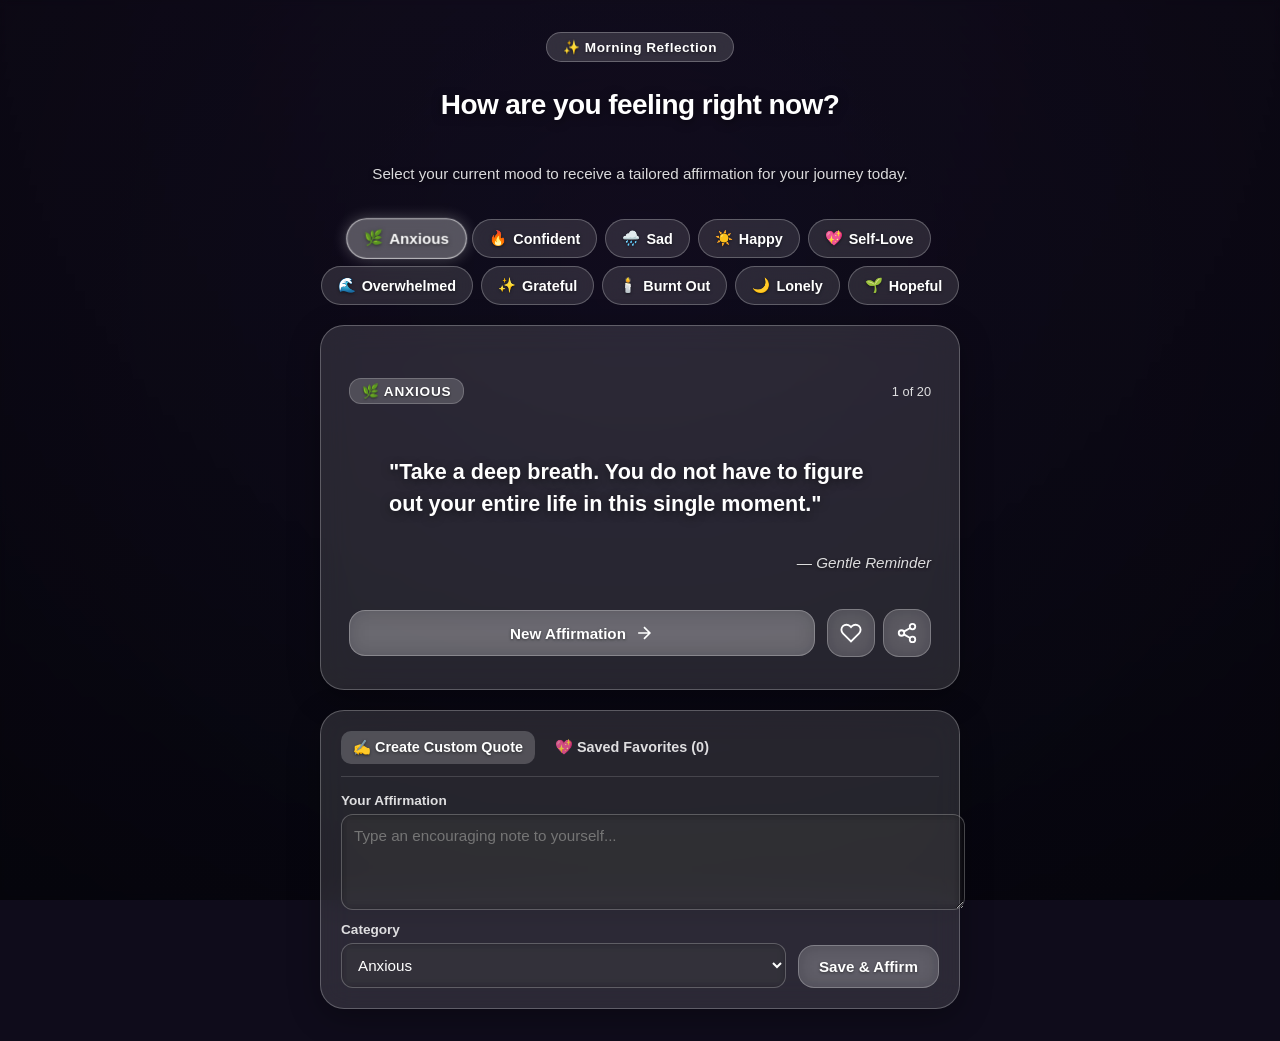
==== commit 4772e346: "Remove welcome screen and update cycle counter Removed the onboarding welcome screen and updated the" ====
--- a/index.html
+++ b/index.html
@@ -15,49 +15,11 @@
   <div id="bg-image-layer" class="bg-image-layer"></div>
   <div id="bg-overlay" class="bg-overlay"></div>
 
-  <!-- Onboarding / Welcome Screen -->
-  <div id="welcome-screen" class="welcome-screen">
-    <div class="welcome-card">
-      <div class="time-badge" id="welcome-time-badge">✨ Quiet Reflection</div>
-      <h1 class="welcome-title">Welcome to SereneMind</h1>
-      <p class="welcome-subtitle">A quiet space to honor your feelings and receive gentle, daily guidance.</p>
-      
-      <form id="welcome-form" class="welcome-form">
-        <div class="form-group text-left">
-          <label for="user-name-input">What should we call you?</label>
-          <input type="text" id="user-name-input" placeholder="Enter your name..." required />
-        </div>
-
-        <div class="form-group text-left">
-          <label for="welcome-mood-select">How are you feeling right now?</label>
-          <select id="welcome-mood-select" required>
-            <option value="" disabled selected>Select your current mood...</option>
-            <option value="anxious">🌿 Anxious</option>
-            <option value="confident">🔥 Confident</option>
-            <option value="sad">🌧️ Sad</option>
-            <option value="happy">☀️ Happy</option>
-            <option value="self-love">💖 Self-Love</option>
-            <option value="overwhelmed">🌊 Overwhelmed</option>
-            <option value="grateful">✨ Grateful</option>
-            <option value="burnt-out">🕯️ Burnt Out</option>
-            <option value="lonely">🌙 Lonely</option>
-            <option value="hopeful">🌱 Hopeful</option>
-          </select>
-        </div>
-
-        <button type="submit" class="action-btn primary full-width">Begin Today's Journey</button>
-      </form>
-    </div>
-  </div>
-
-  <!-- Main Container (Hidden until onboarded) -->
-  <div class="app-container hidden" id="app-container">
+  <!-- Main Container -->
+  <div class="app-container" id="app-container">
     
     <header class="app-header">
-      <div class="header-top-row">
-        <div class="time-badge" id="time-badge">✨ Morning Reflection</div>
-        <button id="change-user-btn" class="change-user-btn" title="Change Name or Profile">👤 <span id="user-display-name">User</span></button>
-      </div>
+      <div class="time-badge" id="time-badge">✨ Morning Reflection</div>
       <h1 class="greeting-title" id="greeting-title">How are you feeling right now?</h1>
       <p class="greeting-subtitle">Select your current mood to receive a tailored affirmation for your journey today.</p>
     </header>
@@ -110,7 +72,7 @@
       
       <div class="card-header">
         <span class="mood-tag" id="current-mood-tag">🌿 Anxious</span>
-        <span class="cycle-counter" id="cycle-counter">1 of 5</span>
+        <span class="cycle-counter" id="cycle-counter">1 of 20</span>
       </div>
 
       <div class="quote-wrapper">
--- a/style.css
+++ b/style.css
@@ -531,3 +531,128 @@
 align-items: stretch;
 }
 }
+
+/* ... existing code ... */
+.app-container {
+width: 100%;
+max-width: 640px;
+padding: 24px 16px;
+display: flex;
+flex-direction: column;
+gap: 20px;
+z-index: 1;
+transition: opacity 0.4s ease, transform 0.4s ease;
+}
+
+.app-container.hidden {
+display: none !important;
+}
+
+/* Welcome Screen Onboarding Overlay */
+.welcome-screen {
+position: fixed;
+top: 0;
+left: 0;
+width: 100vw;
+height: 100vh;
+display: flex;
+justify-content: center;
+align-items: center;
+z-index: 10;
+padding: 20px;
+backdrop-filter: blur(8px);
+-webkit-backdrop-filter: blur(8px);
+}
+
+.welcome-screen.hidden {
+display: none !important;
+}
+
+.welcome-card {
+background: var(--card-bg);
+border: 1px solid var(--glass-border);
+border-radius: 28px;
+padding: 36px 28px;
+max-width: 440px;
+width: 100%;
+text-align: center;
+box-shadow: var(--glass-shadow);
+backdrop-filter: blur(16px);
+-webkit-backdrop-filter: blur(16px);
+display: flex;
+flex-direction: column;
+align-items: center;
+gap: 16px;
+}
+
+.welcome-title {
+font-size: 1.8rem;
+font-weight: 700;
+color: #ffffff;
+text-shadow: 0 2px 8px rgba(0, 0, 0, 0.5);
+}
+
+.welcome-subtitle {
+font-size: 0.95rem;
+color: var(--text-muted);
+line-height: 1.4;
+margin-bottom: 8px;
+}
+
+.welcome-form {
+width: 100%;
+display: flex;
+flex-direction: column;
+gap: 16px;
+}
+
+.text-left {
+text-align: left;
+}
+
+input[type="text"] {
+width: 100%;
+padding: 12px 16px;
+background: rgba(0, 0, 0, 0.25);
+border: 1px solid var(--glass-border);
+border-radius: 12px;
+color: #ffffff;
+font-family: inherit;
+font-size: 0.95rem;
+backdrop-filter: blur(5px);
+-webkit-backdrop-filter: blur(5px);
+}
+
+input[type="text"]:focus {
+outline: none;
+border-color: rgba(255, 255, 255, 0.6);
+background: rgba(0, 0, 0, 0.35);
+}
+
+.header-top-row {
+display: flex;
+align-items: center;
+justify-content: center;
+gap: 12px;
+flex-wrap: wrap;
+}
+
+.change-user-btn {
+background: rgba(255, 255, 255, 0.15);
+border: 1px solid var(--glass-border);
+border-radius: 20px;
+padding: 6px 14px;
+color: #ffffff;
+font-size: 0.85rem;
+font-weight: 600;
+cursor: pointer;
+transition: all 0.2s ease;
+backdrop-filter: blur(10px);
+}
+
+.change-user-btn:hover {
+background: rgba(255, 255, 255, 0.28);
+}
+
+/* Header Section /
+/ ... existing code ... */
